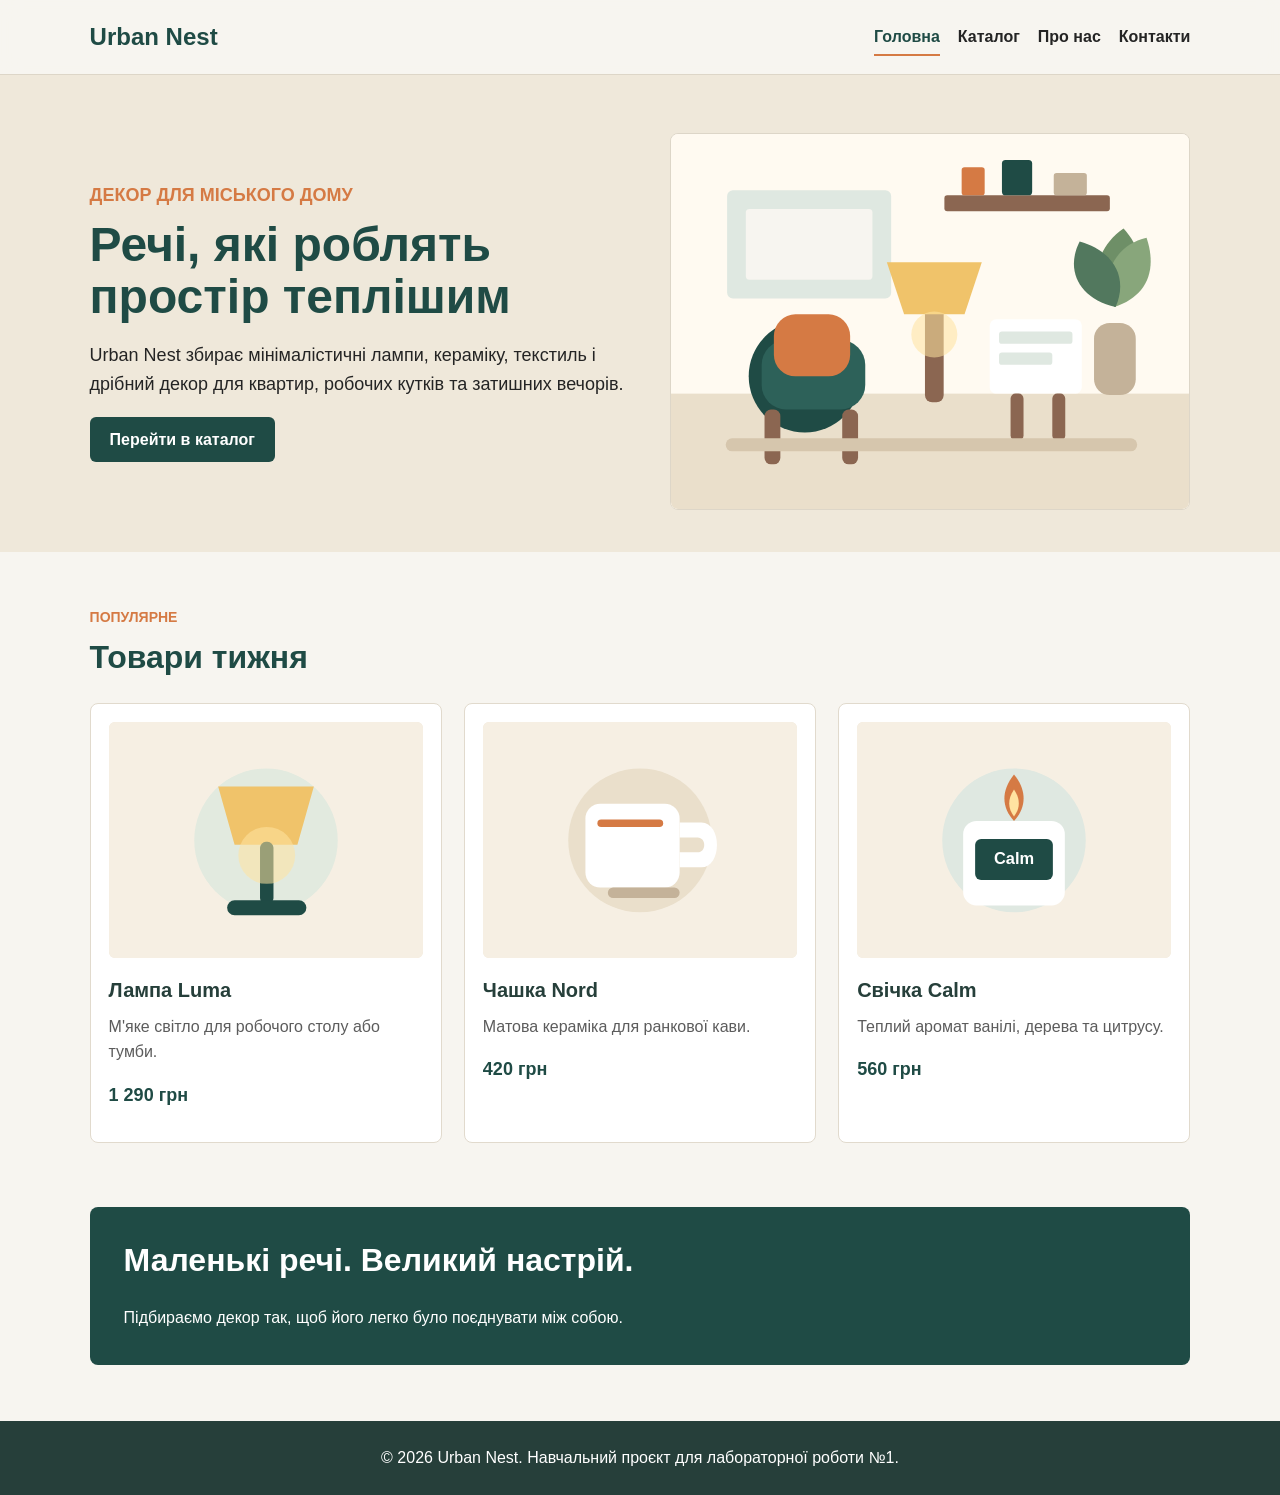
==== index.html @ fde0639a "Initial commit" ====
<!DOCTYPE html>
<html lang="uk">
<head>
  <meta charset="UTF-8">
  <meta name="viewport" content="width=device-width, initial-scale=1.0">
  <title>Urban Nest | Головна</title>
  <link rel="stylesheet" href="css/style.css">
</head>
<body>
  <header class="site-header">
    <a class="logo" href="index.html">Urban Nest</a>
    <nav class="main-nav" aria-label="Головна навігація">
      <a href="index.html" class="active">Головна</a>
      <a href="catalog.html">Каталог</a>
      <a href="about.html">Про нас</a>
      <a href="contacts.html">Контакти</a>
    </nav>
  </header>

  <main>
    <section class="hero">
      <div class="hero-content">
        <p class="eyebrow">Декор для міського дому</p>
        <h1>Речі, які роблять простір теплішим</h1>
        <p>
          Urban Nest збирає мінімалістичні лампи, кераміку, текстиль і дрібний декор
          для квартир, робочих кутків та затишних вечорів.
        </p>
        <a class="button" href="catalog.html">Перейти в каталог</a>
      </div>
      <img class="hero-image" src="images/hero-room.svg" alt="Ілюстрація затишної кімнати з декором">
    </section>

    <section class="section">
      <div class="section-heading">
        <p class="eyebrow">Популярне</p>
        <h2>Товари тижня</h2>
      </div>

      <div class="product-grid">
        <article class="product-card">
          <img src="images/lamp.svg" alt="Настільна лампа Luma">
          <h3>Лампа Luma</h3>
          <p>М'яке світло для робочого столу або тумби.</p>
          <span class="price">1 290 грн</span>
        </article>

        <article class="product-card">
          <img src="images/mug.svg" alt="Керамічна чашка Nord">
          <h3>Чашка Nord</h3>
          <p>Матова кераміка для ранкової кави.</p>
          <span class="price">420 грн</span>
        </article>

        <article class="product-card">
          <img src="images/candle.svg" alt="Ароматична свічка Calm">
          <h3>Свічка Calm</h3>
          <p>Теплий аромат ванілі, дерева та цитрусу.</p>
          <span class="price">560 грн</span>
        </article>
      </div>
    </section>

    <section class="banner">
      <h2>Маленькі речі. Великий настрій.</h2>
      <p>Підбираємо декор так, щоб його легко було поєднувати між собою.</p>
    </section>
  </main>

  <footer class="site-footer">
    <p>&copy; 2026 Urban Nest. Навчальний проєкт для лабораторної роботи №1.</p>
  </footer>
</body>
</html>
---- css/style.css ----
* {
  box-sizing: border-box;
}

body {
  margin: 0;
  color: #242424;
  background: #f7f5f0;
  font-family: Arial, Helvetica, sans-serif;
  line-height: 1.6;
}

img {
  display: block;
  max-width: 100%;
}

a {
  color: inherit;
  text-decoration: none;
}

.site-header {
  position: sticky;
  top: 0;
  z-index: 10;
  display: flex;
  align-items: center;
  justify-content: space-between;
  gap: 24px;
  padding: 18px 7%;
  background: rgba(247, 245, 240, 0.94);
  border-bottom: 1px solid #ddd6c8;
  backdrop-filter: blur(10px);
}

.logo {
  color: #1f4b45;
  font-size: 24px;
  font-weight: 800;
  letter-spacing: 0;
}

.main-nav {
  display: flex;
  flex-wrap: wrap;
  gap: 18px;
}

.main-nav a {
  position: relative;
  padding: 6px 0;
  font-weight: 700;
  transition: color 0.2s ease;
}

.main-nav a::after {
  position: absolute;
  right: 0;
  bottom: 0;
  left: 0;
  height: 2px;
  background: #d57a44;
  content: "";
  transform: scaleX(0);
  transform-origin: left;
  transition: transform 0.2s ease;
}

.main-nav a:hover,
.main-nav a.active {
  color: #1f4b45;
}

.main-nav a:hover::after,
.main-nav a.active::after {
  transform: scaleX(1);
}

.hero {
  display: grid;
  grid-template-columns: minmax(0, 1fr) minmax(280px, 520px);
  align-items: center;
  gap: 40px;
  padding: 58px 7% 42px;
  background: #efe8da;
}

.hero-content {
  max-width: 620px;
}

.eyebrow {
  margin: 0 0 10px;
  color: #d57a44;
  font-size: 14px;
  font-weight: 800;
  text-transform: uppercase;
}

h1,
h2,
h3,
p {
  margin-top: 0;
}

h1 {
  margin-bottom: 18px;
  color: #1f4b45;
  font-size: 48px;
  line-height: 1.08;
}

h2 {
  color: #1f4b45;
  font-size: 32px;
  line-height: 1.2;
}

h3 {
  margin-bottom: 8px;
  color: #263f3a;
  font-size: 20px;
}

.hero p {
  max-width: 560px;
  font-size: 18px;
}

.hero-image {
  width: 100%;
  border: 1px solid #ddd6c8;
  border-radius: 8px;
  background: #fffaf1;
}

.button,
.small-button {
  display: inline-flex;
  align-items: center;
  justify-content: center;
  min-height: 44px;
  padding: 10px 20px;
  color: #ffffff;
  background: #1f4b45;
  border: 0;
  border-radius: 6px;
  font-weight: 800;
  cursor: pointer;
  transition: background 0.2s ease, transform 0.2s ease;
}

.button:hover,
.small-button:hover {
  background: #d57a44;
  transform: translateY(-2px);
}

.section,
.page-intro,
.split-section,
.contact-layout,
.values {
  padding: 54px 7%;
}

.section-heading {
  margin-bottom: 26px;
}

.product-grid {
  display: grid;
  grid-template-columns: repeat(3, minmax(0, 1fr));
  gap: 22px;
}

.catalog-grid {
  grid-template-columns: repeat(3, minmax(0, 1fr));
}

.product-card {
  min-height: 100%;
  padding: 18px;
  background: #ffffff;
  border: 1px solid #e1dacd;
  border-radius: 8px;
  transition: transform 0.2s ease, border-color 0.2s ease, box-shadow 0.2s ease;
}

.product-card:hover {
  border-color: #d57a44;
  box-shadow: 0 14px 28px rgba(36, 36, 36, 0.11);
  transform: translateY(-6px);
}

.product-card img {
  width: 100%;
  aspect-ratio: 4 / 3;
  object-fit: cover;
  margin-bottom: 16px;
  border-radius: 6px;
  background: #f1eadc;
}

.product-card p {
  color: #5c5c5c;
}

.price {
  display: block;
  margin: 8px 0 14px;
  color: #1f4b45;
  font-size: 18px;
  font-weight: 800;
}

.small-button {
  min-height: 38px;
  padding: 8px 14px;
  font-size: 14px;
}

.banner {
  margin: 10px 7% 56px;
  padding: 34px;
  color: #ffffff;
  background: #1f4b45;
  border-radius: 8px;
}

.banner h2 {
  color: #ffffff;
}

.banner p {
  margin-bottom: 0;
}

.page-intro {
  max-width: 920px;
}

.page-intro p {
  max-width: 680px;
  font-size: 18px;
}

.split-section {
  display: grid;
  grid-template-columns: minmax(280px, 460px) minmax(0, 1fr);
  align-items: center;
  gap: 34px;
}

.split-section img {
  border: 1px solid #e1dacd;
  border-radius: 8px;
  background: #ffffff;
}

.values {
  display: grid;
  grid-template-columns: repeat(3, minmax(0, 1fr));
  gap: 20px;
  padding-top: 0;
}

.values article,
.contact-info,
.contact-form {
  padding: 24px;
  background: #ffffff;
  border: 1px solid #e1dacd;
  border-radius: 8px;
}

.contact-layout {
  display: grid;
  grid-template-columns: minmax(260px, 420px) minmax(0, 1fr);
  gap: 24px;
  padding-top: 0;
}

.contact-form {
  display: grid;
  gap: 16px;
}

.contact-form label {
  display: grid;
  gap: 7px;
  font-weight: 700;
}

.contact-form input,
.contact-form textarea {
  width: 100%;
  padding: 12px 14px;
  color: #242424;
  background: #fbfaf7;
  border: 1px solid #d8d0c2;
  border-radius: 6px;
  font: inherit;
  transition: border-color 0.2s ease, background 0.2s ease;
}

.contact-form input:focus,
.contact-form textarea:focus {
  outline: none;
  background: #ffffff;
  border-color: #1f4b45;
}

.site-footer {
  padding: 24px 7%;
  color: #ffffff;
  background: #263f3a;
  text-align: center;
}

.site-footer p {
  margin: 0;
}

@media (max-width: 850px) {
  .site-header,
  .hero,
  .split-section,
  .contact-layout {
    grid-template-columns: 1fr;
  }

  .site-header {
    display: grid;
  }

  h1 {
    font-size: 38px;
  }

  .product-grid,
  .catalog-grid,
  .values {
    grid-template-columns: repeat(2, minmax(0, 1fr));
  }
}

@media (max-width: 560px) {
  .main-nav {
    gap: 12px;
  }

  h1 {
    font-size: 32px;
  }

  h2 {
    font-size: 26px;
  }

  .product-grid,
  .catalog-grid,
  .values {
    grid-template-columns: 1fr;
  }
}
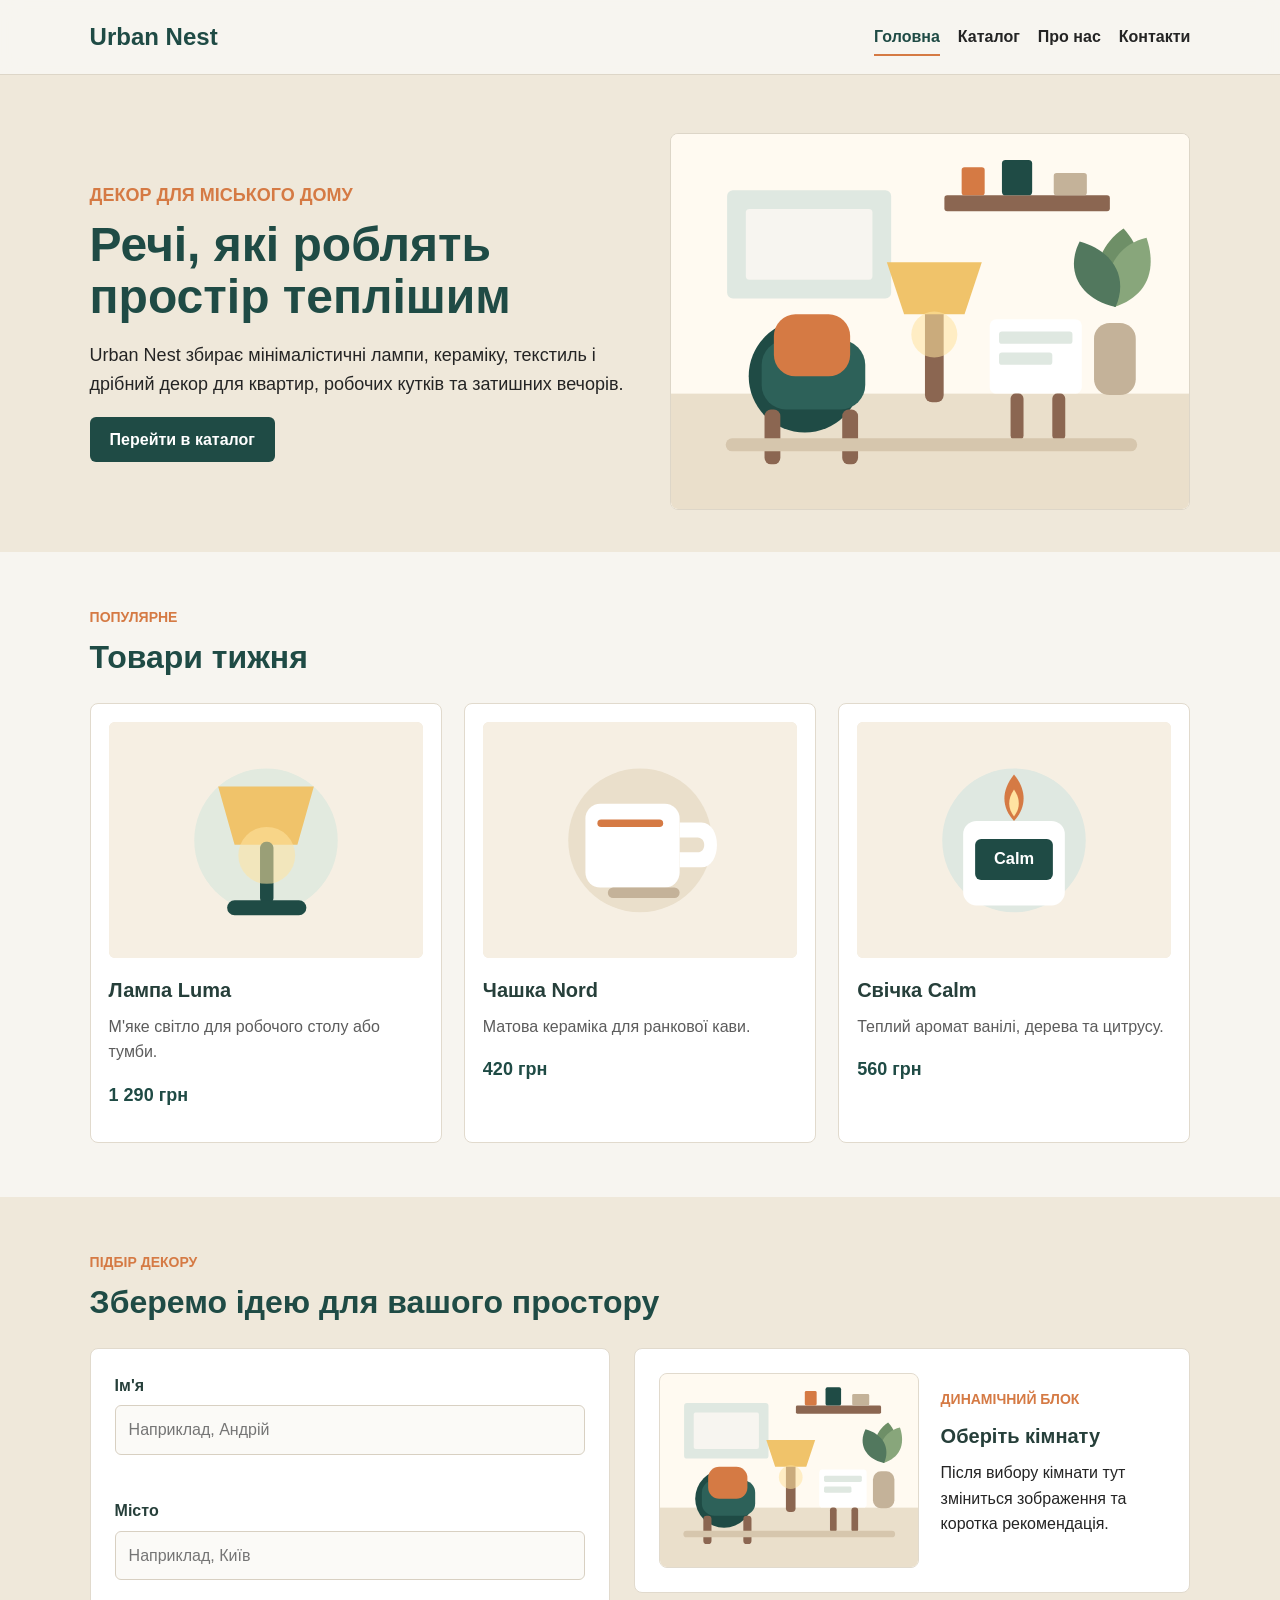
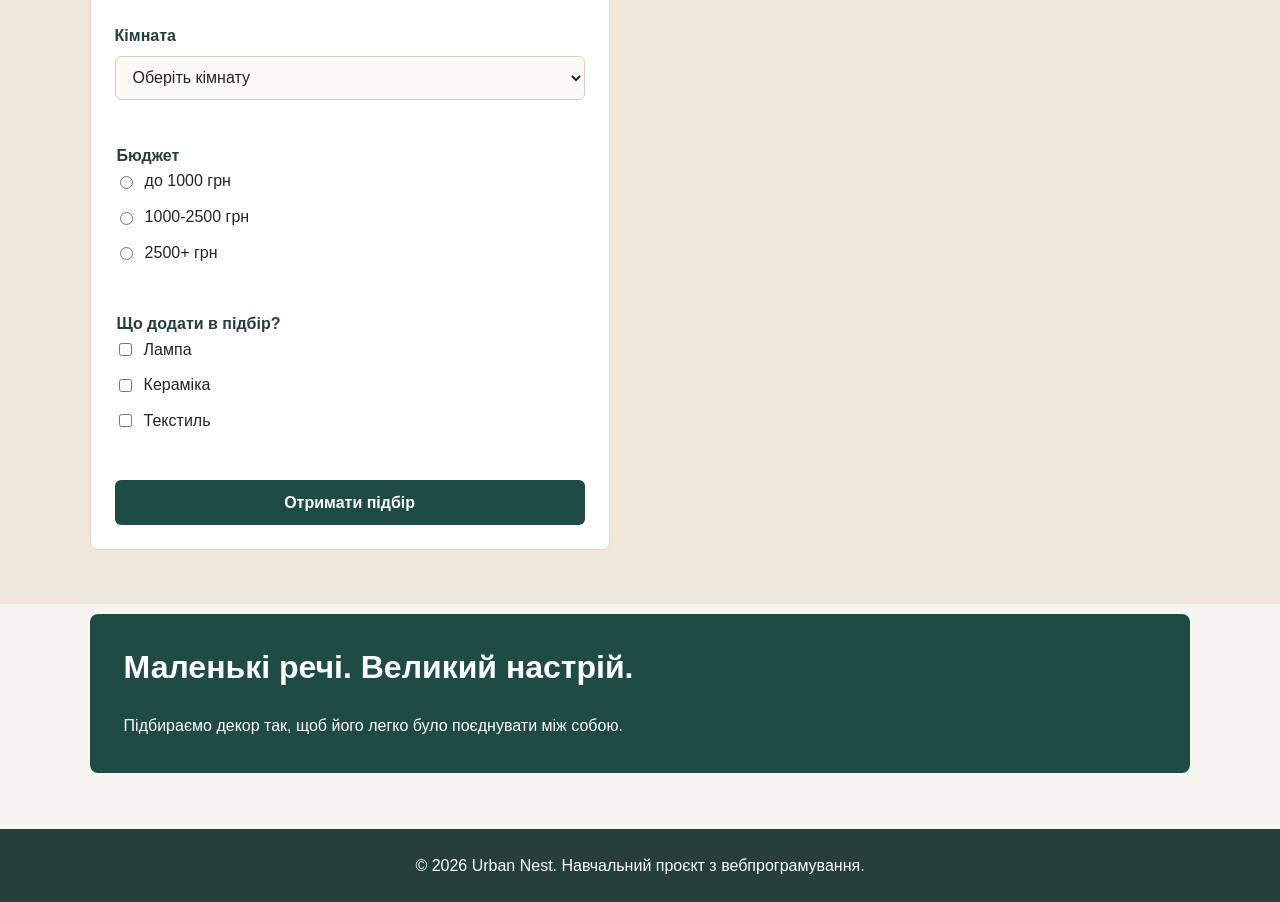
==== commit 7f84eead: "lab_3" ====
--- a/index.html
+++ b/index.html
@@ -61,6 +61,89 @@
       </div>
     </section>
 
+    <section class="section form-section">
+      <div class="section-heading">
+        <p class="eyebrow">Підбір декору</p>
+        <h2>Зберемо ідею для вашого простору</h2>
+      </div>
+
+      <div class="decor-layout">
+        <div class="decor-form-column">
+          <form class="decor-form" id="decorForm" novalidate>
+            <div class="form-row">
+              <label for="clientName">Ім'я</label>
+              <input type="text" id="clientName" name="clientName" placeholder="Наприклад, Андрій">
+              <span class="field-error" data-error-for="clientName"></span>
+            </div>
+
+            <div class="form-row">
+              <label for="clientCity">Місто</label>
+              <input type="text" id="clientCity" name="clientCity" placeholder="Наприклад, Київ">
+              <span class="field-error" data-error-for="clientCity"></span>
+            </div>
+
+            <div class="form-row">
+              <label for="roomType">Кімната</label>
+              <select id="roomType" name="roomType">
+                <option value="">Оберіть кімнату</option>
+                <option value="living">Вітальня</option>
+                <option value="desk">Робочий куточок</option>
+                <option value="bedroom">Спальня</option>
+              </select>
+              <span class="field-error" data-error-for="roomType"></span>
+            </div>
+
+            <fieldset class="form-group">
+              <legend>Бюджет</legend>
+              <label>
+                <input type="radio" name="budget" value="до 1000 грн">
+                до 1000 грн
+              </label>
+              <label>
+                <input type="radio" name="budget" value="1000-2500 грн">
+                1000-2500 грн
+              </label>
+              <label>
+                <input type="radio" name="budget" value="2500+ грн">
+                2500+ грн
+              </label>
+              <span class="field-error" data-error-for="budget"></span>
+            </fieldset>
+
+            <fieldset class="form-group">
+              <legend>Що додати в підбір?</legend>
+              <label>
+                <input type="checkbox" name="items" value="Лампа">
+                Лампа
+              </label>
+              <label>
+                <input type="checkbox" name="items" value="Кераміка">
+                Кераміка
+              </label>
+              <label>
+                <input type="checkbox" name="items" value="Текстиль">
+                Текстиль
+              </label>
+              <span class="field-error" data-error-for="items"></span>
+            </fieldset>
+
+            <button class="button" type="submit">Отримати підбір</button>
+          </form>
+
+          <div class="form-result" id="formResult" hidden></div>
+        </div>
+
+        <aside class="decor-preview" id="decorPreview" aria-live="polite">
+          <img id="roomPreviewImage" src="images/hero-room.svg" alt="Приклад інтер'єру Urban Nest">
+          <div>
+            <p class="eyebrow">Динамічний блок</p>
+            <h3 id="roomPreviewTitle">Оберіть кімнату</h3>
+            <p id="roomPreviewText">Після вибору кімнати тут зміниться зображення та коротка рекомендація.</p>
+          </div>
+        </aside>
+      </div>
+    </section>
+
     <section class="banner">
       <h2>Маленькі речі. Великий настрій.</h2>
       <p>Підбираємо декор так, щоб його легко було поєднувати між собою.</p>
@@ -68,7 +151,8 @@
   </main>
 
   <footer class="site-footer">
-    <p>&copy; 2026 Urban Nest. Навчальний проєкт для лабораторної роботи №1.</p>
+    <p>&copy; 2026 Urban Nest. Навчальний проєкт з вебпрограмування.</p>
   </footer>
+  <script src="form.js"></script>
 </body>
 </html>
--- a/css/style.css
+++ b/css/style.css
@@ -18,6 +18,10 @@
 a {
   color: inherit;
   text-decoration: none;
+}
+
+[hidden] {
+  display: none !important;
 }
 
 .site-header {
@@ -147,6 +151,7 @@
   background: #1f4b45;
   border: 0;
   border-radius: 6px;
+  font: inherit;
   font-weight: 800;
   cursor: pointer;
   transition: background 0.2s ease, transform 0.2s ease;
@@ -186,12 +191,15 @@
   background: #ffffff;
   border: 1px solid #e1dacd;
   border-radius: 8px;
+  cursor: pointer;
   transition: transform 0.2s ease, border-color 0.2s ease, box-shadow 0.2s ease;
 }
 
-.product-card:hover {
+.product-card:hover,
+.product-card:focus {
   border-color: #d57a44;
   box-shadow: 0 14px 28px rgba(36, 36, 36, 0.11);
+  outline: none;
   transform: translateY(-6px);
 }
 
@@ -220,6 +228,282 @@
   min-height: 38px;
   padding: 8px 14px;
   font-size: 14px;
+}
+
+.form-section {
+  background: #efe8da;
+}
+
+.decor-layout {
+  display: grid;
+  grid-template-columns: minmax(280px, 520px) minmax(280px, 1fr);
+  gap: 24px;
+  align-items: start;
+}
+
+.decor-form,
+.decor-preview,
+.form-result {
+  padding: 24px;
+  background: #ffffff;
+  border: 1px solid #e1dacd;
+  border-radius: 8px;
+}
+
+.decor-form {
+  display: grid;
+  gap: 16px;
+}
+
+.form-row {
+  display: grid;
+  gap: 7px;
+}
+
+.form-row label,
+.form-group legend {
+  color: #263f3a;
+  font-weight: 800;
+}
+
+.form-row input,
+.form-row select {
+  width: 100%;
+  min-height: 44px;
+  padding: 11px 13px;
+  color: #242424;
+  background: #fbfaf7;
+  border: 1px solid #d8d0c2;
+  border-radius: 6px;
+  font: inherit;
+  transition: border-color 0.2s ease, background 0.2s ease;
+}
+
+.form-row input:focus,
+.form-row select:focus {
+  outline: none;
+  background: #ffffff;
+  border-color: #1f4b45;
+}
+
+.form-row input.is-invalid,
+.form-row select.is-invalid {
+  border-color: #c2452d;
+}
+
+.field-error {
+  min-height: 20px;
+  color: #c2452d;
+  font-size: 14px;
+  font-weight: 700;
+}
+
+.form-group {
+  display: grid;
+  gap: 10px;
+  margin: 0;
+  padding: 0;
+  border: 0;
+}
+
+.form-group label {
+  display: flex;
+  align-items: center;
+  gap: 9px;
+  width: fit-content;
+  cursor: pointer;
+}
+
+.form-group input {
+  accent-color: #1f4b45;
+}
+
+.decor-preview {
+  display: grid;
+  grid-template-columns: minmax(170px, 260px) minmax(0, 1fr);
+  gap: 22px;
+  align-items: center;
+}
+
+.decor-preview img {
+  width: 100%;
+  aspect-ratio: 4 / 3;
+  object-fit: cover;
+  background: #f1eadc;
+  border: 1px solid #e1dacd;
+  border-radius: 8px;
+}
+
+.form-result {
+  width: 100%;
+}
+
+.form-result h3 {
+  font-size: 26px;
+}
+
+.form-result p {
+  margin-bottom: 10px;
+}
+
+.modal-open {
+  overflow: hidden;
+}
+
+.product-modal {
+  position: fixed;
+  inset: 0;
+  z-index: 50;
+  display: none;
+  align-items: center;
+  justify-content: center;
+  padding: 24px;
+}
+
+.product-modal.is-open {
+  display: flex;
+}
+
+.modal-backdrop {
+  position: absolute;
+  inset: 0;
+  background: rgba(31, 75, 69, 0.72);
+}
+
+.modal-panel {
+  position: relative;
+  z-index: 1;
+  display: grid;
+  grid-template-columns: minmax(300px, 626px) minmax(280px, 430px);
+  align-items: start;
+  column-gap: 30px;
+  row-gap: 12px;
+  width: min(100%, 1180px);
+  max-height: calc(100vh - 48px);
+  overflow: auto;
+  padding: 24px;
+  background: #fffaf1;
+  border: 1px solid #e1dacd;
+  border-radius: 8px;
+  box-shadow: 0 24px 80px rgba(0, 0, 0, 0.28);
+}
+
+.modal-close {
+  position: absolute;
+  top: 12px;
+  right: 14px;
+  width: 38px;
+  height: 38px;
+  color: #1f4b45;
+  background: #ffffff;
+  border: 1px solid #e1dacd;
+  border-radius: 50%;
+  font-size: 28px;
+  line-height: 1;
+  cursor: pointer;
+  transition: background 0.2s ease, color 0.2s ease;
+}
+
+.modal-close:hover {
+  color: #ffffff;
+  background: #d57a44;
+}
+
+.gallery {
+  position: relative;
+  grid-column: 1;
+  grid-row: 1;
+  align-self: start;
+  overflow: hidden;
+  border: 1px solid #e1dacd;
+  border-radius: 8px;
+  background: #ffffff;
+}
+
+.gallery img {
+  width: 100%;
+  aspect-ratio: 4 / 3;
+  object-fit: cover;
+  background: #f1eadc;
+}
+
+.gallery-control {
+  position: absolute;
+  top: 50%;
+  width: 42px;
+  height: 42px;
+  color: #ffffff;
+  background: rgba(31, 75, 69, 0.88);
+  border: 0;
+  border-radius: 50%;
+  font-size: 34px;
+  line-height: 1;
+  cursor: pointer;
+  transform: translateY(-50%);
+  transition: background 0.2s ease, transform 0.2s ease;
+}
+
+.gallery-control:hover {
+  background: #d57a44;
+  transform: translateY(-50%) scale(1.06);
+}
+
+.gallery-prev {
+  left: 12px;
+}
+
+.gallery-next {
+  right: 12px;
+}
+
+.gallery-meta {
+  display: flex;
+  align-items: center;
+  justify-content: space-between;
+  gap: 16px;
+  grid-column: 1 / 2;
+  grid-row: 2;
+  margin-top: 0;
+  padding: 0 2px;
+  color: #5c5c5c;
+  font-weight: 700;
+}
+
+.gallery-dots {
+  display: flex;
+  gap: 8px;
+}
+
+.gallery-dot {
+  width: 11px;
+  height: 11px;
+  padding: 0;
+  background: #c4b299;
+  border: 0;
+  border-radius: 50%;
+  cursor: pointer;
+}
+
+.gallery-dot.active {
+  background: #1f4b45;
+}
+
+.modal-copy {
+  grid-column: 2;
+  grid-row: 1 / span 2;
+  align-self: start;
+  padding: 72px 42px 0 0;
+}
+
+.modal-copy h2 {
+  margin-bottom: 12px;
+}
+
+.modal-price {
+  display: block;
+  margin: 18px 0;
+  color: #1f4b45;
+  font-size: 24px;
 }
 
 .banner {
@@ -328,7 +612,10 @@
   .site-header,
   .hero,
   .split-section,
-  .contact-layout {
+  .contact-layout,
+  .modal-panel,
+  .decor-layout,
+  .decor-preview {
     grid-template-columns: 1fr;
   }
 
@@ -345,6 +632,18 @@
   .values {
     grid-template-columns: repeat(2, minmax(0, 1fr));
   }
+
+  .gallery-meta {
+    grid-column: auto;
+    grid-row: auto;
+  }
+
+  .modal-copy {
+    grid-column: auto;
+    grid-row: auto;
+    padding: 0;
+  }
+
 }
 
 @media (max-width: 560px) {
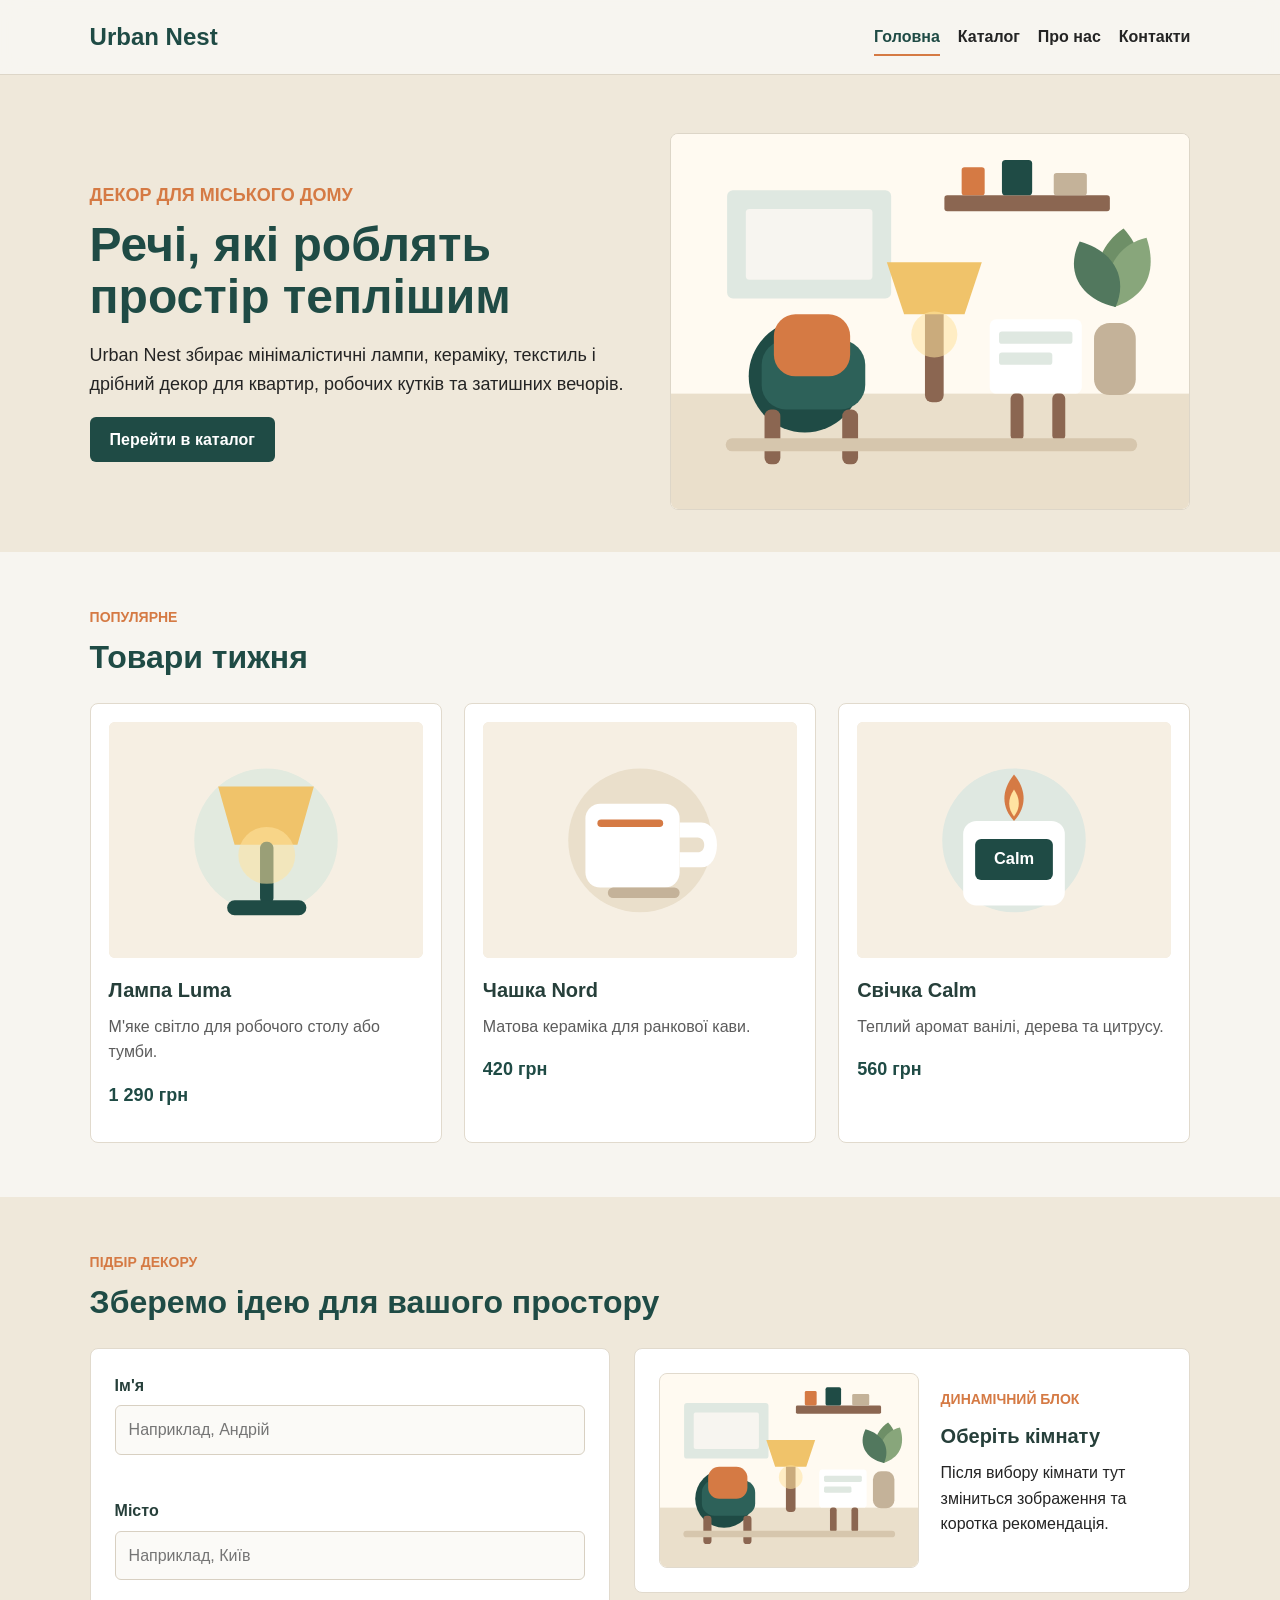
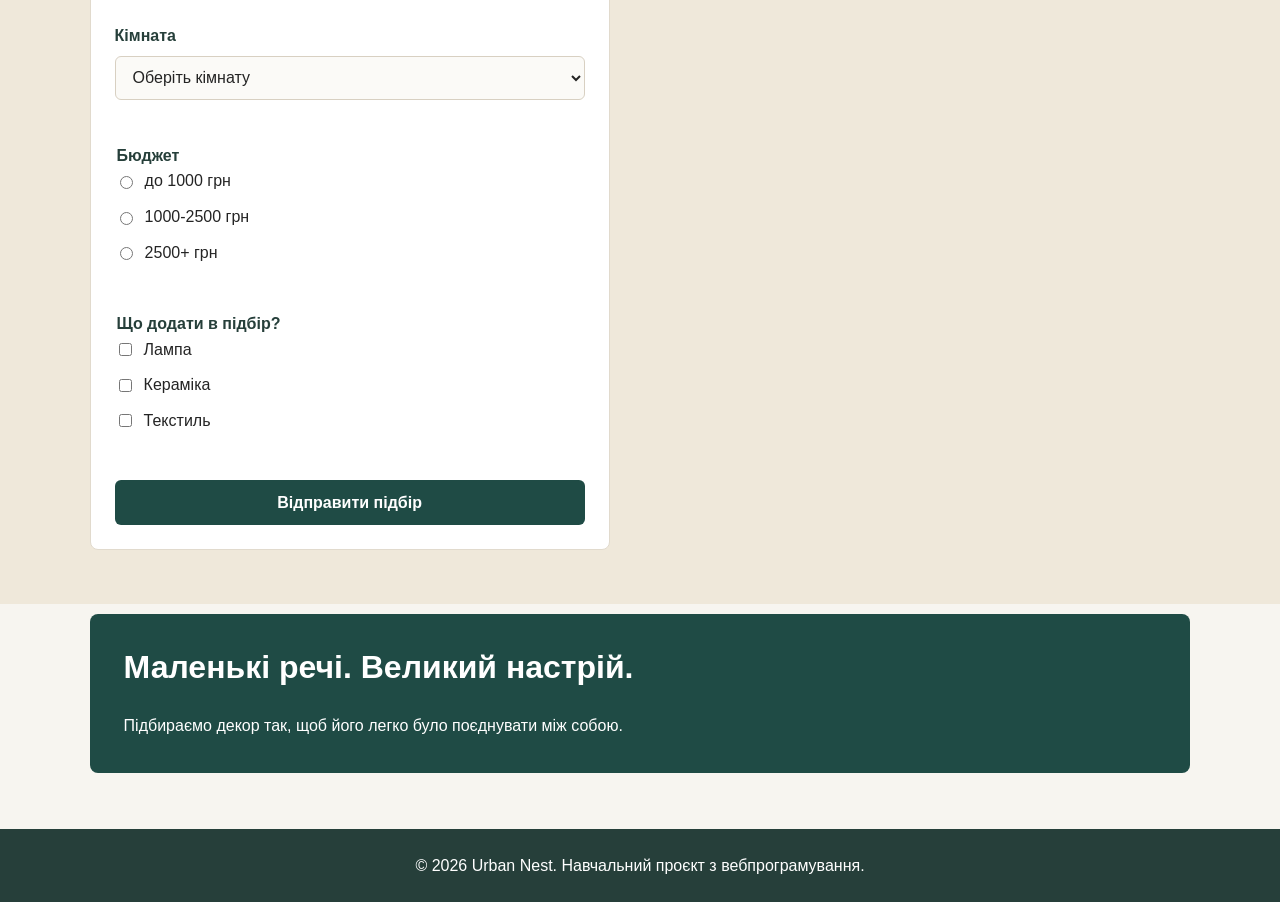
==== commit dd6f2caa: "lab 5" ====
--- a/index.html
+++ b/index.html
@@ -127,7 +127,7 @@
               <span class="field-error" data-error-for="items"></span>
             </fieldset>
 
-            <button class="button" type="submit">Отримати підбір</button>
+            <button class="button" type="submit">Відправити підбір</button>
           </form>
 
           <div class="form-result" id="formResult" hidden></div>
@@ -153,6 +153,6 @@
   <footer class="site-footer">
     <p>&copy; 2026 Urban Nest. Навчальний проєкт з вебпрограмування.</p>
   </footer>
-  <script src="form.js"></script>
+  <script src="form_ajax.js"></script>
 </body>
 </html>
--- a/css/style.css
+++ b/css/style.css
@@ -163,6 +163,13 @@
   transform: translateY(-2px);
 }
 
+.button:disabled,
+.small-button:disabled {
+  cursor: not-allowed;
+  opacity: 0.68;
+  transform: none;
+}
+
 .section,
 .page-intro,
 .split-section,
@@ -183,6 +190,95 @@
 
 .catalog-grid {
   grid-template-columns: repeat(3, minmax(0, 1fr));
+}
+
+.catalog-tabs {
+  display: inline-flex;
+  gap: 8px;
+  margin-bottom: 22px;
+  padding: 6px;
+  background: #efe8da;
+  border: 1px solid #e1dacd;
+  border-radius: 8px;
+}
+
+.catalog-tab {
+  min-height: 40px;
+  padding: 8px 16px;
+  color: #263f3a;
+  background: transparent;
+  border: 0;
+  border-radius: 6px;
+  font: inherit;
+  font-weight: 800;
+  cursor: pointer;
+  transition: background 0.2s ease, color 0.2s ease;
+}
+
+.catalog-tab:hover,
+.catalog-tab.active {
+  color: #ffffff;
+  background: #1f4b45;
+}
+
+.catalog-panel {
+  display: none;
+}
+
+.catalog-panel.active {
+  display: block;
+}
+
+.api-filter-form {
+  display: grid;
+  grid-template-columns: minmax(180px, 1fr) minmax(150px, 180px) minmax(160px, 200px) auto;
+  gap: 16px;
+  align-items: end;
+  margin-bottom: 22px;
+  padding: 20px;
+  background: #ffffff;
+  border: 1px solid #e1dacd;
+  border-radius: 8px;
+}
+
+.api-filter-form label {
+  display: grid;
+  gap: 7px;
+  color: #263f3a;
+  font-weight: 800;
+}
+
+.api-filter-form select {
+  width: 100%;
+  min-height: 44px;
+  padding: 10px 12px;
+  color: #242424;
+  background: #fbfaf7;
+  border: 1px solid #d8d0c2;
+  border-radius: 6px;
+  font: inherit;
+}
+
+.api-status {
+  margin-bottom: 18px;
+  padding: 14px 16px;
+  color: #1f4b45;
+  background: #ffffff;
+  border: 1px solid #e1dacd;
+  border-radius: 8px;
+  font-weight: 800;
+}
+
+.api-status.success {
+  color: #1f4b45;
+}
+
+.api-status.error {
+  color: #c2452d;
+}
+
+.api-status.empty {
+  color: #8b6651;
 }
 
 .product-card {
@@ -210,6 +306,22 @@
   margin-bottom: 16px;
   border-radius: 6px;
   background: #f1eadc;
+}
+
+.api-product-card img {
+  object-fit: contain;
+  padding: 18px;
+}
+
+.product-category,
+.modal-category {
+  display: inline-block;
+  width: fit-content;
+  margin-bottom: 10px;
+  color: #d57a44;
+  font-size: 13px;
+  font-weight: 800;
+  text-transform: uppercase;
 }
 
 .product-card p {
@@ -344,6 +456,36 @@
 
 .form-result p {
   margin-bottom: 10px;
+}
+
+.form-result.error {
+  border-color: #c2452d;
+}
+
+.json-preview {
+  margin: 16px 0;
+  padding: 14px;
+  background: #fbfaf7;
+  border: 1px solid #e1dacd;
+  border-radius: 8px;
+}
+
+.json-preview summary {
+  color: #1f4b45;
+  font-weight: 800;
+  cursor: pointer;
+}
+
+.json-preview pre {
+  max-height: 260px;
+  overflow: auto;
+  margin: 12px 0 0;
+  padding: 12px;
+  color: #242424;
+  background: #f1eadc;
+  border-radius: 6px;
+  font-size: 13px;
+  white-space: pre-wrap;
 }
 
 .modal-open {
@@ -506,6 +648,10 @@
   font-size: 24px;
 }
 
+.modal-category {
+  margin-bottom: 18px;
+}
+
 .banner {
   margin: 10px 7% 56px;
   padding: 34px;
@@ -633,6 +779,10 @@
     grid-template-columns: repeat(2, minmax(0, 1fr));
   }
 
+  .api-filter-form {
+    grid-template-columns: repeat(2, minmax(0, 1fr));
+  }
+
   .gallery-meta {
     grid-column: auto;
     grid-row: auto;
@@ -661,7 +811,8 @@
 
   .product-grid,
   .catalog-grid,
-  .values {
+  .values,
+  .api-filter-form {
     grid-template-columns: 1fr;
   }
 }
